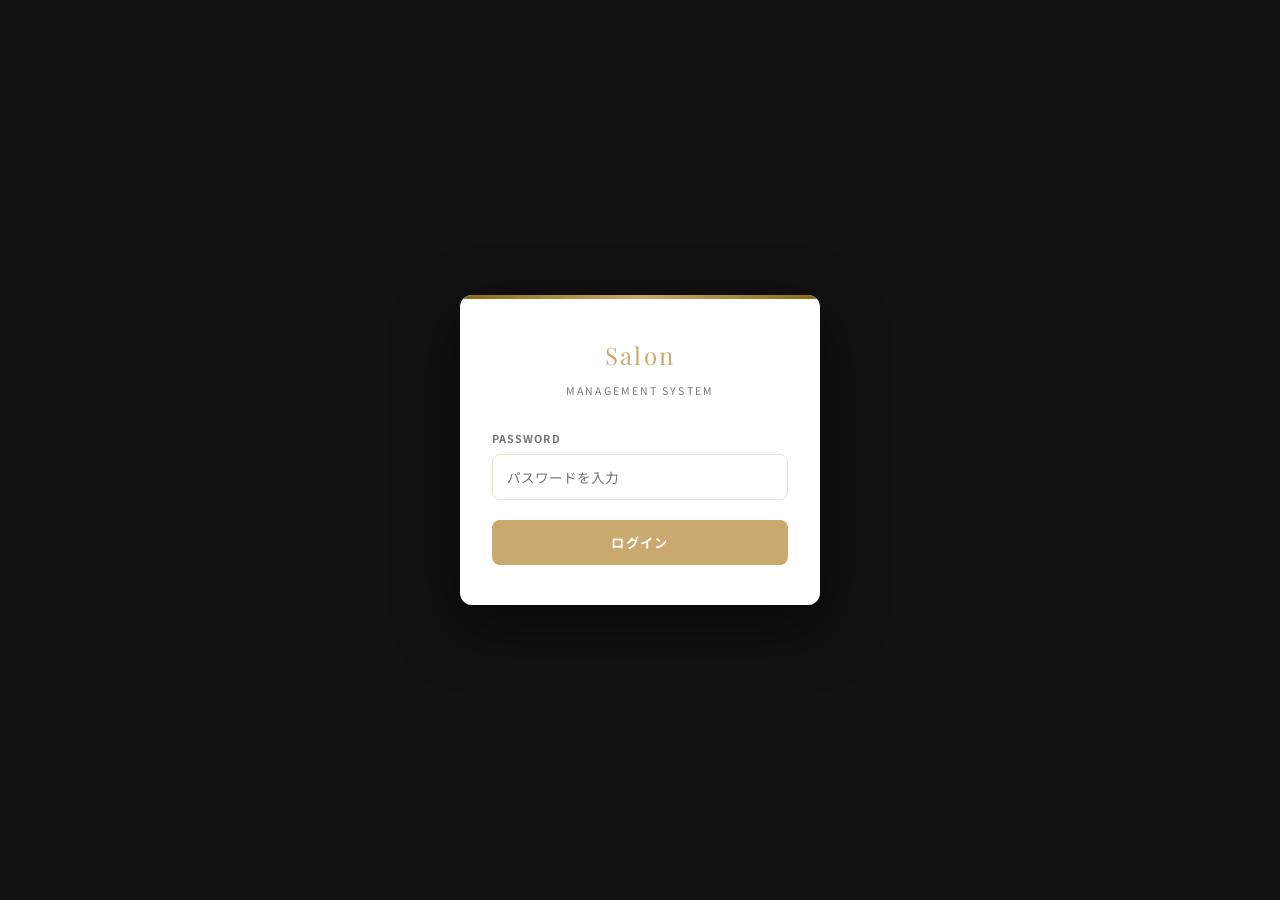
==== index.html @ eb81395c "Add files via upload" ====
<!DOCTYPE html>
<html lang="ja">
<head>
  <meta charset="UTF-8">
  <meta name="viewport" content="width=device-width, initial-scale=1.0">
  <title>管理画面 ログイン</title>
  <link rel="stylesheet" href="css/style.css">
  <script src="js/config.js"></script>
  <script src="js/auth.js"></script>
</head>
<body class="login-page">

  <div class="login-card">
    <div class="login-card-top"></div>
    <div class="login-card-body">

      <div class="login-logo">
        <span class="logo-en" id="salonName">Salon</span>
        <span class="logo-sub">Management System</span>
      </div>

      <div class="login-error" id="loginError"></div>

      <form class="login-form" id="loginForm">
        <label for="password">Password</label>
        <input type="password" id="password" placeholder="パスワードを入力" autocomplete="current-password" required>
        <button type="submit" class="btn-login" id="loginBtn">ログイン</button>
      </form>

    </div>
  </div>

  <script>
    // サロン名を反映
    document.getElementById('salonName').textContent = SALON_NAME;
    document.title = SALON_NAME + ' - 管理画面';

    // すでにログイン済みならダッシュボードへ
    if (sessionStorage.getItem('salon_api_key')) {
      window.location.href = 'dashboard.html';
    }

    document.getElementById('loginForm').addEventListener('submit', async (e) => {
      e.preventDefault();
      const password = document.getElementById('password').value;
      const btn      = document.getElementById('loginBtn');
      const errorEl  = document.getElementById('loginError');

      btn.disabled    = true;
      btn.textContent = '確認中...';
      errorEl.classList.remove('show');

      const result = await login(password);

      if (result.success) {
        window.location.href = 'dashboard.html';
      } else {
        errorEl.textContent = result.message;
        errorEl.classList.add('show');
        btn.disabled    = false;
        btn.textContent = 'ログイン';
      }
    });
  </script>
</body>
</html>
---- css/style.css ----
/* ===================================================
   style.css - サロン管理画面 共通スタイル
   カラー：白・グレー・ゴールド系
=================================================== */

@import url('https://fonts.googleapis.com/css2?family=Playfair+Display:wght@400;600;700&family=Noto+Sans+JP:wght@300;400;500;700&display=swap');

/* ─── CSS変数 ─────────────────────────────────── */
:root {
  --gold:        #C9A96E;
  --gold-dark:   #8B6914;
  --gold-light:  #F0E6D0;
  --gold-bg:     #FAF6EF;
  --sidebar-bg:  #1A1A1A;
  --sidebar-w:   240px;
  --bg:          #FAFAF8;
  --white:       #FFFFFF;
  --text:        #2C2C2C;
  --text-light:  #777777;
  --border:      #E8E0D0;
  --shadow:      0 2px 12px rgba(0,0,0,0.07);
  --shadow-md:   0 4px 24px rgba(0,0,0,0.10);
  --radius:      8px;
  --radius-lg:   12px;
}

/* ─── リセット ───────────────────────────────── */
*, *::before, *::after { box-sizing: border-box; margin: 0; padding: 0; }
html { font-size: 15px; }
body {
  font-family: 'Noto Sans JP', sans-serif;
  background: var(--bg);
  color: var(--text);
  line-height: 1.7;
  min-height: 100vh;
}
a { text-decoration: none; color: inherit; }
button { cursor: pointer; font-family: inherit; }
input, select, textarea { font-family: inherit; }

/* ─── レイアウト ─────────────────────────────── */
.layout {
  display: flex;
  min-height: 100vh;
}

/* ─── サイドバー ─────────────────────────────── */
.sidebar {
  width: var(--sidebar-w);
  background: var(--sidebar-bg);
  display: flex;
  flex-direction: column;
  position: fixed;
  top: 0; left: 0;
  height: 100vh;
  z-index: 100;
  transition: transform 0.3s;
}
.sidebar-logo {
  padding: 32px 24px 24px;
  border-bottom: 1px solid rgba(201,169,110,0.2);
}
.sidebar-logo .logo-en {
  font-family: 'Playfair Display', serif;
  font-size: 1.3rem;
  color: var(--gold);
  letter-spacing: 0.08em;
  display: block;
}
.sidebar-logo .logo-jp {
  font-size: 0.7rem;
  color: rgba(255,255,255,0.4);
  letter-spacing: 0.15em;
  margin-top: 2px;
  display: block;
}
.sidebar-logo .logo-sub {
  font-size: 0.65rem;
  color: rgba(201,169,110,0.6);
  letter-spacing: 0.1em;
  margin-top: 6px;
  display: block;
}

.sidebar-nav {
  flex: 1;
  padding: 16px 0;
}
.nav-label {
  font-size: 0.6rem;
  letter-spacing: 0.2em;
  color: rgba(255,255,255,0.25);
  padding: 16px 24px 6px;
  text-transform: uppercase;
}
.nav-item {
  display: flex;
  align-items: center;
  gap: 12px;
  padding: 11px 24px;
  color: rgba(255,255,255,0.55);
  font-size: 0.85rem;
  font-weight: 400;
  transition: all 0.2s;
  position: relative;
}
.nav-item:hover {
  color: rgba(255,255,255,0.9);
  background: rgba(255,255,255,0.05);
}
.nav-item.active {
  color: var(--gold);
  background: rgba(201,169,110,0.1);
}
.nav-item.active::before {
  content: '';
  position: absolute;
  left: 0; top: 0; bottom: 0;
  width: 3px;
  background: var(--gold);
  border-radius: 0 2px 2px 0;
}
.nav-item .nav-icon { font-size: 1rem; width: 20px; text-align: center; }

.sidebar-footer {
  padding: 16px;
  border-top: 1px solid rgba(255,255,255,0.08);
}
.btn-logout {
  width: 100%;
  padding: 10px;
  background: transparent;
  border: 1px solid rgba(255,255,255,0.15);
  border-radius: var(--radius);
  color: rgba(255,255,255,0.45);
  font-size: 0.8rem;
  letter-spacing: 0.05em;
  transition: all 0.2s;
}
.btn-logout:hover {
  border-color: rgba(201,169,110,0.5);
  color: var(--gold);
}

/* ─── メインコンテンツ ───────────────────────── */
.main-content {
  margin-left: var(--sidebar-w);
  flex: 1;
  display: flex;
  flex-direction: column;
  min-height: 100vh;
}

.page-header {
  background: var(--white);
  border-bottom: 1px solid var(--border);
  padding: 20px 32px;
  display: flex;
  align-items: center;
  justify-content: space-between;
}
.page-title {
  font-family: 'Playfair Display', serif;
  font-size: 1.4rem;
  color: var(--text);
  font-weight: 600;
}
.page-subtitle {
  font-size: 0.8rem;
  color: var(--text-light);
  margin-top: 2px;
}

.page-body {
  padding: 28px 32px;
  flex: 1;
}

/* ─── カード ─────────────────────────────────── */
.card {
  background: var(--white);
  border-radius: var(--radius-lg);
  box-shadow: var(--shadow);
  border: 1px solid var(--border);
  padding: 24px;
  margin-bottom: 24px;
}
.card-title {
  font-size: 0.8rem;
  font-weight: 700;
  letter-spacing: 0.12em;
  color: var(--text-light);
  text-transform: uppercase;
  margin-bottom: 16px;
  padding-bottom: 12px;
  border-bottom: 1px solid var(--border);
  display: flex;
  align-items: center;
  gap: 8px;
}

/* ─── 統計カード ─────────────────────────────── */
.stat-grid {
  display: grid;
  grid-template-columns: repeat(3, 1fr);
  gap: 20px;
  margin-bottom: 24px;
}
.stat-card {
  background: var(--white);
  border-radius: var(--radius-lg);
  border: 1px solid var(--border);
  padding: 22px 24px;
  display: flex;
  align-items: center;
  gap: 18px;
  box-shadow: var(--shadow);
}
.stat-icon {
  width: 48px; height: 48px;
  border-radius: 12px;
  background: var(--gold-bg);
  display: flex; align-items: center; justify-content: center;
  font-size: 1.3rem;
  flex-shrink: 0;
}
.stat-label {
  font-size: 0.72rem;
  color: var(--text-light);
  letter-spacing: 0.05em;
  margin-bottom: 4px;
}
.stat-value {
  font-family: 'Playfair Display', serif;
  font-size: 1.9rem;
  color: var(--text);
  line-height: 1;
}
.stat-unit {
  font-size: 0.8rem;
  color: var(--text-light);
  margin-left: 2px;
}

/* ─── テーブル ───────────────────────────────── */
.table-wrap { overflow-x: auto; }
table {
  width: 100%;
  border-collapse: collapse;
  font-size: 0.85rem;
}
thead tr {
  background: var(--gold-bg);
}
th {
  padding: 11px 16px;
  text-align: left;
  font-size: 0.72rem;
  font-weight: 700;
  letter-spacing: 0.1em;
  color: var(--gold-dark);
  text-transform: uppercase;
  border-bottom: 1px solid var(--border);
}
td {
  padding: 13px 16px;
  border-bottom: 1px solid #F5F0E8;
  color: var(--text);
  vertical-align: middle;
}
tbody tr:hover { background: var(--gold-bg); }
tbody tr:last-child td { border-bottom: none; }

/* ─── バッジ ─────────────────────────────────── */
.badge {
  display: inline-block;
  padding: 3px 10px;
  border-radius: 20px;
  font-size: 0.72rem;
  font-weight: 700;
  letter-spacing: 0.05em;
}
.badge-green  { background: #EAF7EE; color: #2E7D4F; }
.badge-blue   { background: #EAF0FA; color: #2155A3; }
.badge-red    { background: #FDEAEA; color: #B71C1C; }
.badge-gray   { background: #F2F2F2; color: #666666; }
.badge-gold   { background: var(--gold-light); color: var(--gold-dark); }

/* ─── ボタン ─────────────────────────────────── */
.btn {
  display: inline-flex; align-items: center; gap: 6px;
  padding: 8px 18px;
  border-radius: var(--radius);
  font-size: 0.82rem;
  font-weight: 500;
  transition: all 0.2s;
  border: none;
  letter-spacing: 0.03em;
}
.btn-gold {
  background: var(--gold);
  color: var(--white);
  box-shadow: 0 2px 8px rgba(201,169,110,0.35);
}
.btn-gold:hover { background: var(--gold-dark); box-shadow: 0 4px 12px rgba(139,105,20,0.4); }
.btn-outline {
  background: transparent;
  border: 1px solid var(--border);
  color: var(--text-light);
}
.btn-outline:hover { border-color: var(--gold); color: var(--gold); }
.btn-danger {
  background: transparent;
  border: 1px solid #FBBABA;
  color: #B71C1C;
  font-size: 0.75rem;
  padding: 5px 12px;
}
.btn-danger:hover { background: #FDEAEA; }
.btn-sm { padding: 5px 12px; font-size: 0.78rem; }

/* ─── 月ナビゲーション ───────────────────────── */
.month-nav {
  display: flex; align-items: center; gap: 16px;
  background: var(--white);
  border: 1px solid var(--border);
  border-radius: var(--radius-lg);
  padding: 10px 20px;
  display: inline-flex;
  margin-bottom: 20px;
}
.month-nav button {
  background: none; border: none;
  color: var(--gold); font-size: 1.1rem;
  padding: 4px 8px;
  border-radius: 4px;
  transition: background 0.2s;
}
.month-nav button:hover { background: var(--gold-bg); }
.month-nav .month-label {
  font-family: 'Playfair Display', serif;
  font-size: 1.05rem;
  color: var(--text);
  min-width: 120px;
  text-align: center;
}

/* ─── 検索ボックス ───────────────────────────── */
.search-box {
  position: relative;
  margin-bottom: 20px;
  max-width: 320px;
}
.search-box input {
  width: 100%;
  padding: 10px 16px 10px 38px;
  border: 1px solid var(--border);
  border-radius: var(--radius);
  background: var(--white);
  font-size: 0.85rem;
  color: var(--text);
  outline: none;
  transition: border-color 0.2s;
}
.search-box input:focus { border-color: var(--gold); }
.search-box .search-icon {
  position: absolute;
  left: 12px; top: 50%;
  transform: translateY(-50%);
  color: var(--text-light);
  font-size: 0.9rem;
}

/* ─── ローディング ───────────────────────────── */
.loading {
  display: flex; align-items: center; justify-content: center;
  padding: 48px; gap: 12px; color: var(--text-light);
}
.spinner {
  width: 22px; height: 22px;
  border: 2px solid var(--border);
  border-top-color: var(--gold);
  border-radius: 50%;
  animation: spin 0.7s linear infinite;
}
@keyframes spin { to { transform: rotate(360deg); } }

/* ─── 空データ ───────────────────────────────── */
.empty-state {
  text-align: center;
  padding: 48px 24px;
  color: var(--text-light);
}
.empty-state .empty-icon { font-size: 2.5rem; margin-bottom: 12px; }
.empty-state p { font-size: 0.85rem; }

/* ─── ログイン画面 ───────────────────────────── */
.login-page {
  min-height: 100vh;
  background: #111111;
  display: flex; align-items: center; justify-content: center;
  padding: 24px;
}
.login-card {
  background: var(--white);
  border-radius: var(--radius-lg);
  width: 100%; max-width: 360px;
  overflow: hidden;
  box-shadow: 0 20px 60px rgba(0,0,0,0.5);
}
.login-card-top {
  height: 4px;
  background: linear-gradient(90deg, var(--gold-dark), var(--gold), var(--gold-dark));
}
.login-card-body { padding: 36px 32px 40px; }
.login-logo {
  text-align: center;
  margin-bottom: 28px;
}
.login-logo .logo-en {
  font-family: 'Playfair Display', serif;
  font-size: 1.6rem;
  color: var(--gold);
  letter-spacing: 0.1em;
  display: block;
}
.login-logo .logo-sub {
  font-size: 0.7rem;
  color: var(--text-light);
  letter-spacing: 0.2em;
  margin-top: 4px;
  text-transform: uppercase;
}
.login-form label {
  display: block;
  font-size: 0.72rem;
  font-weight: 700;
  letter-spacing: 0.1em;
  color: var(--text-light);
  margin-bottom: 6px;
  text-transform: uppercase;
}
.login-form input[type="password"] {
  width: 100%;
  padding: 12px 14px;
  border: 1px solid var(--border);
  border-radius: var(--radius);
  font-size: 0.9rem;
  outline: none;
  transition: border-color 0.2s, box-shadow 0.2s;
  margin-bottom: 20px;
}
.login-form input[type="password"]:focus {
  border-color: var(--gold);
  box-shadow: 0 0 0 3px rgba(201,169,110,0.15);
}
.login-form .btn-login {
  width: 100%;
  padding: 13px;
  background: var(--gold);
  color: var(--white);
  border: none;
  border-radius: var(--radius);
  font-size: 0.88rem;
  font-weight: 700;
  letter-spacing: 0.1em;
  cursor: pointer;
  transition: background 0.2s, box-shadow 0.2s;
}
.login-form .btn-login:hover {
  background: var(--gold-dark);
  box-shadow: 0 4px 16px rgba(139,105,20,0.4);
}
.login-form .btn-login:disabled {
  background: #ccc; cursor: not-allowed;
}
.login-error {
  background: #FDEAEA;
  color: #B71C1C;
  border-radius: var(--radius);
  padding: 10px 14px;
  font-size: 0.8rem;
  margin-bottom: 16px;
  display: none;
}
.login-error.show { display: block; }

/* ─── ヘッダーバー内アイテム ────────────────── */
.header-right { display: flex; align-items: center; gap: 12px; }
.header-date { font-size: 0.8rem; color: var(--text-light); }

/* ─── レスポンシブ ───────────────────────────── */
@media (max-width: 768px) {
  .sidebar { transform: translateX(-100%); }
  .sidebar.open { transform: translateX(0); }
  .main-content { margin-left: 0; }
  .stat-grid { grid-template-columns: 1fr; }
  .page-body { padding: 16px; }
  .page-header { padding: 16px; }
}
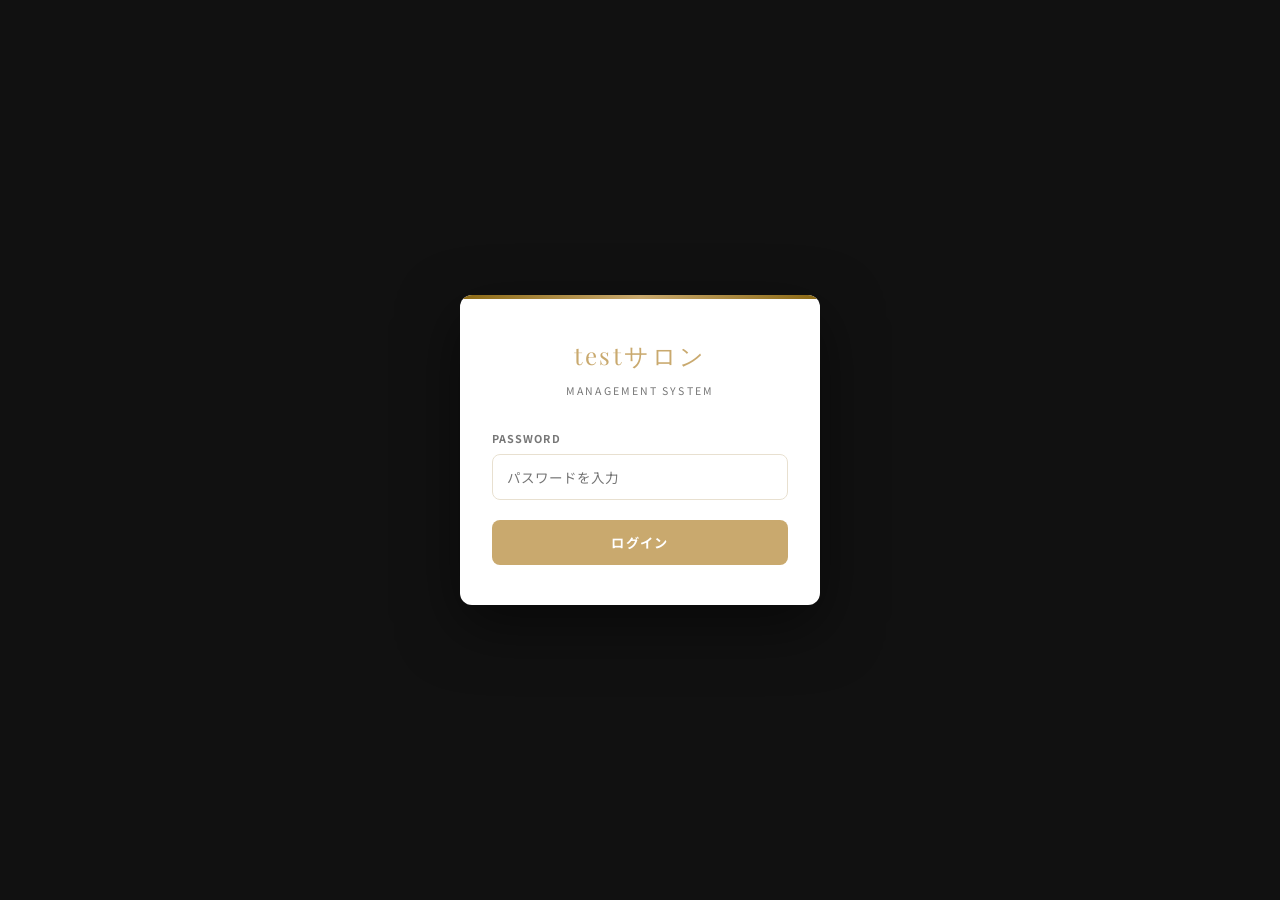
==== commit 3edef47f: "Add salon app icon, favicon, and PWA manifest - Add favicon.ico (16/32/48px multi-size) - Add icon-1" ====
--- a/index.html
+++ b/index.html
@@ -2,6 +2,10 @@
 <html lang="ja">
 <head>
   <meta charset="UTF-8">
+  <link rel="icon" href="favicon.ico">
+  <link rel="apple-touch-icon" href="icon-192.png">
+  <link rel="manifest" href="manifest.json">
+  <meta name="theme-color" content="#B85042">
   <meta name="viewport" content="width=device-width, initial-scale=1.0">
   <title>管理画面 ログイン</title>
   <link rel="stylesheet" href="css/style.css">
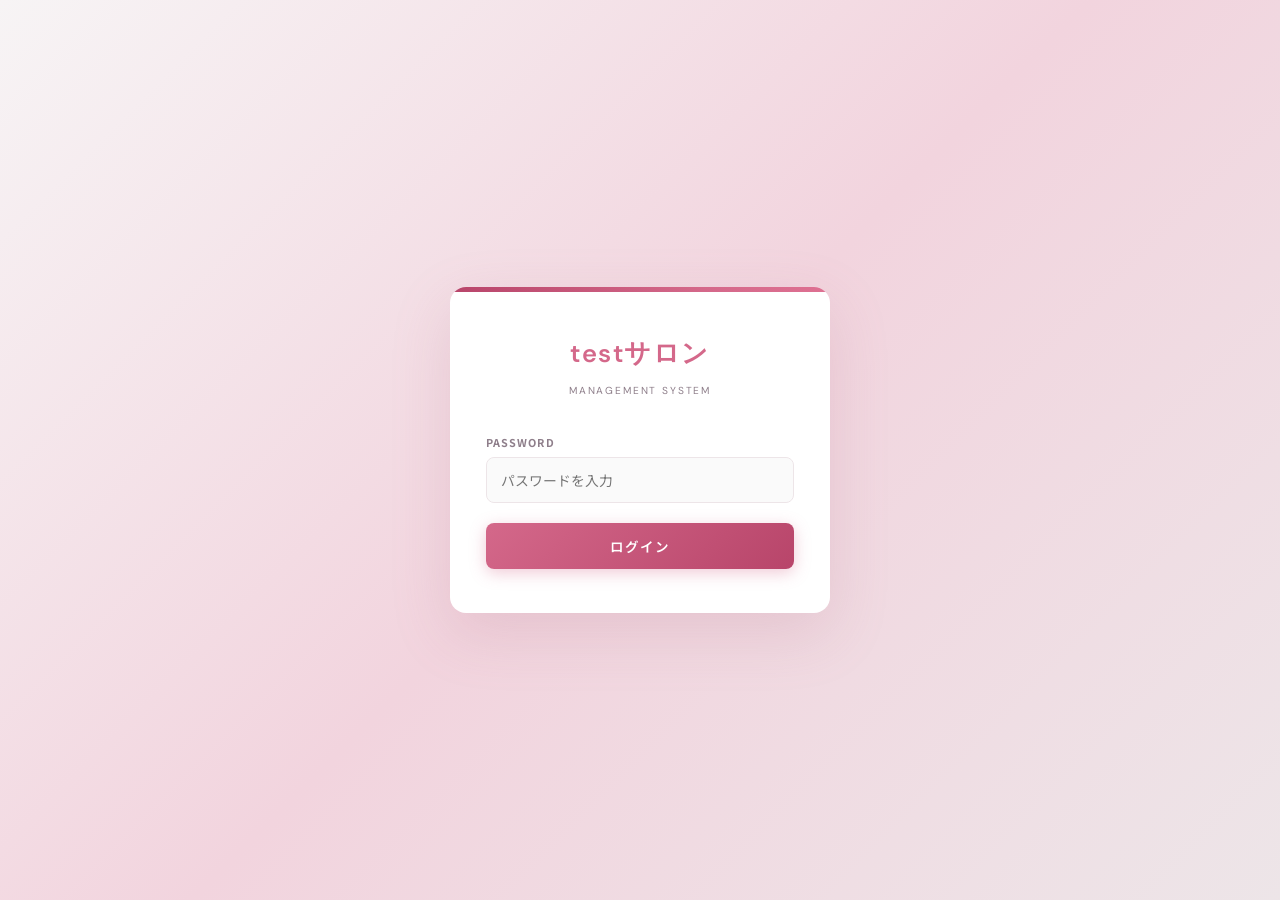
==== commit e1069e1d: "デザインリニューアル: Feminine Precision（大手脱毛サロン風） - css/style.css: ローズピンク配色（#D4688A）、白サイドバー＋ピンクグラデーションロゴ、DM S" ====
--- a/index.html
+++ b/index.html
@@ -5,7 +5,7 @@
   <link rel="icon" href="favicon.ico">
   <link rel="apple-touch-icon" href="icon-192.png">
   <link rel="manifest" href="manifest.json">
-  <meta name="theme-color" content="#B85042">
+  <meta name="theme-color" content="#D4688A">
   <meta name="viewport" content="width=device-width, initial-scale=1.0">
   <title>管理画面 ログイン</title>
   <link rel="stylesheet" href="css/style.css">
--- a/css/style.css
+++ b/css/style.css
@@ -1,27 +1,54 @@
 /* ===================================================
    style.css - サロン管理画面 共通スタイル
-   カラー：白・グレー・ゴールド系
+   デザインコンセプト: Feminine Precision
+   大手脱毛サロン（ミュゼ・キレイモ）風プロフェッショナルUI
 =================================================== */
 
-@import url('https://fonts.googleapis.com/css2?family=Playfair+Display:wght@400;600;700&family=Noto+Sans+JP:wght@300;400;500;700&display=swap');
+@import url('https://fonts.googleapis.com/css2?family=DM+Sans:opsz,wght@9..40,400;9..40,500;9..40,600&family=Noto+Sans+JP:wght@400;500;700&display=swap');
 
 /* ─── CSS変数 ─────────────────────────────────── */
 :root {
-  --gold:        #C9A96E;
-  --gold-dark:   #8B6914;
-  --gold-light:  #F0E6D0;
-  --gold-bg:     #FAF6EF;
-  --sidebar-bg:  #1A1A1A;
-  --sidebar-w:   240px;
-  --bg:          #FAFAF8;
-  --white:       #FFFFFF;
-  --text:        #2C2C2C;
-  --text-light:  #777777;
-  --border:      #E8E0D0;
-  --shadow:      0 2px 12px rgba(0,0,0,0.07);
-  --shadow-md:   0 4px 24px rgba(0,0,0,0.10);
-  --radius:      8px;
-  --radius-lg:   12px;
+  /* アクセントカラー（ローズピンク） */
+  --primary:        #D4688A;
+  --primary-dark:   #B8456A;
+  --primary-light:  #F2D4DE;
+  --primary-bg:     #FDF6F8;
+
+  /* 後方互換（--goldを参照しているJSがある場合の保険） */
+  --gold:           #D4688A;
+  --gold-dark:      #B8456A;
+  --gold-light:     #F2D4DE;
+  --gold-bg:        #FDF6F8;
+
+  /* サイドバー */
+  --sidebar-bg:     #FFFFFF;
+  --sidebar-w:      240px;
+
+  /* 背景・サーフェス */
+  --bg:             #F7F4F5;
+  --white:          #FFFFFF;
+
+  /* テキスト */
+  --text:           #2D2230;
+  --text-light:     #8E7E8A;
+  --text-sidebar:   #4A3F47;
+
+  /* ボーダー */
+  --border:         #EDE5E8;
+
+  /* シャドウ */
+  --shadow:         0 1px 4px rgba(180,120,140,0.10);
+  --shadow-md:      0 4px 16px rgba(180,120,140,0.16);
+
+  /* 角丸 */
+  --radius:         8px;
+  --radius-lg:      16px;
+
+  /* ステータスカラー */
+  --success:        #4CAF8C;
+  --warning:        #F0A04B;
+  --danger:         #E05C6A;
+  --info:           #6AAED4;
 }
 
 /* ─── リセット ───────────────────────────────── */
@@ -44,10 +71,11 @@
   min-height: 100vh;
 }
 
-/* ─── サイドバー ─────────────────────────────── */
+/* ─── サイドバー（白サイドバー） ────────────── */
 .sidebar {
   width: var(--sidebar-w);
   background: var(--sidebar-bg);
+  border-right: 1px solid var(--border);
   display: flex;
   flex-direction: column;
   position: fixed;
@@ -55,91 +83,117 @@
   height: 100vh;
   z-index: 100;
   transition: transform 0.3s;
-}
+  box-shadow: 2px 0 12px rgba(180,120,140,0.08);
+}
+
+/* ロゴエリア：ピンクグラデーション */
 .sidebar-logo {
-  padding: 32px 24px 24px;
-  border-bottom: 1px solid rgba(201,169,110,0.2);
+  padding: 24px 20px;
+  background: linear-gradient(135deg, #D4688A 0%, #B8456A 100%);
+  position: relative;
+  overflow: hidden;
+}
+.sidebar-logo::after {
+  content: '';
+  position: absolute;
+  top: -20px; right: -20px;
+  width: 80px; height: 80px;
+  border-radius: 50%;
+  background: rgba(255,255,255,0.08);
 }
 .sidebar-logo .logo-en {
-  font-family: 'Playfair Display', serif;
-  font-size: 1.3rem;
-  color: var(--gold);
-  letter-spacing: 0.08em;
+  font-family: 'DM Sans', sans-serif;
+  font-size: 1.25rem;
+  font-weight: 600;
+  color: #FFFFFF;
+  letter-spacing: 0.06em;
   display: block;
 }
 .sidebar-logo .logo-jp {
-  font-size: 0.7rem;
-  color: rgba(255,255,255,0.4);
-  letter-spacing: 0.15em;
-  margin-top: 2px;
+  font-size: 0.68rem;
+  color: rgba(255,255,255,0.75);
+  letter-spacing: 0.12em;
+  margin-top: 3px;
   display: block;
 }
 .sidebar-logo .logo-sub {
-  font-size: 0.65rem;
-  color: rgba(201,169,110,0.6);
+  font-size: 0.62rem;
+  color: rgba(255,255,255,0.55);
   letter-spacing: 0.1em;
-  margin-top: 6px;
+  margin-top: 5px;
   display: block;
-}
-
+  font-family: 'DM Sans', sans-serif;
+}
+
+/* ナビゲーション */
 .sidebar-nav {
   flex: 1;
-  padding: 16px 0;
+  padding: 16px 12px;
+  overflow-y: auto;
 }
 .nav-label {
-  font-size: 0.6rem;
-  letter-spacing: 0.2em;
-  color: rgba(255,255,255,0.25);
-  padding: 16px 24px 6px;
+  font-size: 0.58rem;
+  letter-spacing: 0.18em;
+  color: var(--text-light);
+  padding: 14px 12px 6px;
   text-transform: uppercase;
+  font-weight: 700;
 }
 .nav-item {
   display: flex;
   align-items: center;
-  gap: 12px;
-  padding: 11px 24px;
-  color: rgba(255,255,255,0.55);
+  gap: 10px;
+  padding: 10px 14px;
+  color: var(--text-sidebar);
   font-size: 0.85rem;
   font-weight: 400;
-  transition: all 0.2s;
+  border-radius: var(--radius);
+  transition: all 0.18s;
   position: relative;
+  margin-bottom: 2px;
 }
 .nav-item:hover {
-  color: rgba(255,255,255,0.9);
-  background: rgba(255,255,255,0.05);
+  color: var(--primary);
+  background: var(--primary-bg);
 }
 .nav-item.active {
-  color: var(--gold);
-  background: rgba(201,169,110,0.1);
-}
-.nav-item.active::before {
-  content: '';
-  position: absolute;
-  left: 0; top: 0; bottom: 0;
-  width: 3px;
-  background: var(--gold);
-  border-radius: 0 2px 2px 0;
-}
-.nav-item .nav-icon { font-size: 1rem; width: 20px; text-align: center; }
-
+  color: var(--primary);
+  background: var(--primary-bg);
+  font-weight: 500;
+  border-left: 3px solid var(--primary);
+  padding-left: 11px;
+}
+.nav-item .nav-icon {
+  font-size: 1rem;
+  width: 20px;
+  text-align: center;
+  color: var(--text-light);
+}
+.nav-item.active .nav-icon,
+.nav-item:hover .nav-icon {
+  color: var(--primary);
+}
+
+/* サイドバーフッター */
 .sidebar-footer {
-  padding: 16px;
-  border-top: 1px solid rgba(255,255,255,0.08);
+  padding: 14px 12px;
+  border-top: 1px solid var(--border);
 }
 .btn-logout {
   width: 100%;
   padding: 10px;
   background: transparent;
-  border: 1px solid rgba(255,255,255,0.15);
-  border-radius: var(--radius);
-  color: rgba(255,255,255,0.45);
+  border: 1.5px solid var(--border);
+  border-radius: var(--radius);
+  color: var(--text-light);
   font-size: 0.8rem;
-  letter-spacing: 0.05em;
+  letter-spacing: 0.04em;
   transition: all 0.2s;
 }
 .btn-logout:hover {
-  border-color: rgba(201,169,110,0.5);
-  color: var(--gold);
+  border-color: var(--primary);
+  color: var(--primary);
+  background: var(--primary-bg);
 }
 
 /* ─── メインコンテンツ ───────────────────────── */
@@ -151,6 +205,7 @@
   min-height: 100vh;
 }
 
+/* ページヘッダー */
 .page-header {
   background: var(--white);
   border-bottom: 1px solid var(--border);
@@ -158,12 +213,14 @@
   display: flex;
   align-items: center;
   justify-content: space-between;
+  box-shadow: 0 1px 4px rgba(180,120,140,0.06);
 }
 .page-title {
-  font-family: 'Playfair Display', serif;
+  font-family: 'DM Sans', sans-serif;
   font-size: 1.4rem;
+  font-weight: 600;
   color: var(--text);
-  font-weight: 600;
+  letter-spacing: 0.01em;
 }
 .page-subtitle {
   font-size: 0.8rem;
@@ -186,9 +243,9 @@
   margin-bottom: 24px;
 }
 .card-title {
-  font-size: 0.8rem;
+  font-size: 0.78rem;
   font-weight: 700;
-  letter-spacing: 0.12em;
+  letter-spacing: 0.10em;
   color: var(--text-light);
   text-transform: uppercase;
   margin-bottom: 16px;
@@ -206,69 +263,93 @@
   gap: 20px;
   margin-bottom: 24px;
 }
+.stat-grid-4 {
+  grid-template-columns: repeat(4, 1fr);
+}
 .stat-card {
   background: var(--white);
   border-radius: var(--radius-lg);
   border: 1px solid var(--border);
-  padding: 22px 24px;
+  border-top: 3px solid var(--primary);
+  padding: 20px 24px;
   display: flex;
   align-items: center;
   gap: 18px;
   box-shadow: var(--shadow);
-}
+  transition: box-shadow 0.2s, transform 0.2s;
+}
+.stat-card:hover {
+  box-shadow: var(--shadow-md);
+  transform: translateY(-1px);
+}
+/* 統計カードのアクセントカラーバリエーション */
+.stat-card:nth-child(2) { border-top-color: var(--info); }
+.stat-card:nth-child(3) { border-top-color: var(--success); }
+.stat-card:nth-child(4) { border-top-color: var(--warning); }
+
 .stat-icon {
   width: 48px; height: 48px;
-  border-radius: 12px;
-  background: var(--gold-bg);
+  border-radius: 50%;
+  background: var(--primary-bg);
   display: flex; align-items: center; justify-content: center;
-  font-size: 1.3rem;
+  font-size: 1.2rem;
   flex-shrink: 0;
+  color: var(--primary);
 }
 .stat-label {
   font-size: 0.72rem;
   color: var(--text-light);
-  letter-spacing: 0.05em;
-  margin-bottom: 4px;
+  letter-spacing: 0.04em;
+  margin-bottom: 5px;
+  font-weight: 500;
 }
 .stat-value {
-  font-family: 'Playfair Display', serif;
-  font-size: 1.9rem;
+  font-family: 'DM Sans', sans-serif;
+  font-size: 2rem;
+  font-weight: 600;
   color: var(--text);
   line-height: 1;
+  letter-spacing: -0.01em;
 }
 .stat-unit {
-  font-size: 0.8rem;
+  font-size: 0.82rem;
   color: var(--text-light);
   margin-left: 2px;
+  font-family: 'Noto Sans JP', sans-serif;
 }
 
 /* ─── テーブル ───────────────────────────────── */
-.table-wrap { overflow-x: auto; }
+.table-wrap {
+  overflow-x: auto;
+  border-radius: var(--radius-lg);
+  border: 1px solid var(--border);
+  overflow: hidden;
+}
 table {
   width: 100%;
   border-collapse: collapse;
   font-size: 0.85rem;
 }
 thead tr {
-  background: var(--gold-bg);
+  background: var(--primary-bg);
 }
 th {
-  padding: 11px 16px;
+  padding: 12px 16px;
   text-align: left;
   font-size: 0.72rem;
   font-weight: 700;
-  letter-spacing: 0.1em;
-  color: var(--gold-dark);
-  text-transform: uppercase;
+  letter-spacing: 0.08em;
+  color: var(--primary-dark);
   border-bottom: 1px solid var(--border);
+  white-space: nowrap;
 }
 td {
   padding: 13px 16px;
-  border-bottom: 1px solid #F5F0E8;
+  border-bottom: 1px solid #F5F0F3;
   color: var(--text);
   vertical-align: middle;
 }
-tbody tr:hover { background: var(--gold-bg); }
+tbody tr:hover { background: var(--primary-bg); }
 tbody tr:last-child td { border-bottom: none; }
 
 /* ─── バッジ ─────────────────────────────────── */
@@ -278,68 +359,102 @@
   border-radius: 20px;
   font-size: 0.72rem;
   font-weight: 700;
-  letter-spacing: 0.05em;
-}
-.badge-green  { background: #EAF7EE; color: #2E7D4F; }
-.badge-blue   { background: #EAF0FA; color: #2155A3; }
-.badge-red    { background: #FDEAEA; color: #B71C1C; }
-.badge-gray   { background: #F2F2F2; color: #666666; }
-.badge-gold   { background: var(--gold-light); color: var(--gold-dark); }
+  letter-spacing: 0.04em;
+}
+.badge-green  { background: #E8F7F1; color: var(--success); }
+.badge-blue   { background: #E4F0FA; color: var(--info); }
+.badge-red    { background: #FDECEA; color: var(--danger); }
+.badge-gray   { background: #F3F0F2; color: #7A6F77; }
+.badge-gold   { background: var(--primary-light); color: var(--primary-dark); }
 
 /* ─── ボタン ─────────────────────────────────── */
 .btn {
   display: inline-flex; align-items: center; gap: 6px;
-  padding: 8px 18px;
-  border-radius: var(--radius);
-  font-size: 0.82rem;
+  padding: 9px 20px;
+  border-radius: var(--radius);
+  font-size: 0.83rem;
   font-weight: 500;
   transition: all 0.2s;
   border: none;
-  letter-spacing: 0.03em;
-}
-.btn-gold {
-  background: var(--gold);
-  color: var(--white);
-  box-shadow: 0 2px 8px rgba(201,169,110,0.35);
-}
-.btn-gold:hover { background: var(--gold-dark); box-shadow: 0 4px 12px rgba(139,105,20,0.4); }
+  letter-spacing: 0.02em;
+  cursor: pointer;
+}
+/* プライマリ（旧btn-gold） */
+.btn-gold,
+.btn-primary {
+  background: var(--primary);
+  color: #FFFFFF;
+  box-shadow: 0 2px 8px rgba(212,104,138,0.30);
+}
+.btn-gold:hover,
+.btn-primary:hover {
+  background: var(--primary-dark);
+  box-shadow: 0 4px 12px rgba(184,69,106,0.35);
+  transform: translateY(-1px);
+}
 .btn-outline {
   background: transparent;
-  border: 1px solid var(--border);
-  color: var(--text-light);
-}
-.btn-outline:hover { border-color: var(--gold); color: var(--gold); }
+  border: 1.5px solid var(--border);
+  color: var(--text-light);
+}
+.btn-outline:hover {
+  border-color: var(--primary);
+  color: var(--primary);
+  background: var(--primary-bg);
+}
 .btn-danger {
   background: transparent;
-  border: 1px solid #FBBABA;
-  color: #B71C1C;
-  font-size: 0.75rem;
+  border: 1.5px solid #F5C0C5;
+  color: var(--danger);
+  font-size: 0.76rem;
   padding: 5px 12px;
-}
-.btn-danger:hover { background: #FDEAEA; }
+  border-radius: var(--radius);
+}
+.btn-danger:hover {
+  background: #FDECEA;
+  border-color: var(--danger);
+}
 .btn-sm { padding: 5px 12px; font-size: 0.78rem; }
+.btn-complete {
+  background: var(--primary);
+  color: #FFFFFF;
+  padding: 9px 20px;
+  font-size: 0.88rem;
+  font-weight: 600;
+  box-shadow: 0 3px 10px rgba(212,104,138,0.35);
+  letter-spacing: 0.03em;
+  border-radius: var(--radius);
+}
+.btn-complete:hover {
+  background: var(--primary-dark);
+  box-shadow: 0 5px 14px rgba(184,69,106,0.40);
+  transform: translateY(-1px);
+}
 
 /* ─── 月ナビゲーション ───────────────────────── */
 .month-nav {
-  display: flex; align-items: center; gap: 16px;
+  display: inline-flex;
+  align-items: center;
+  gap: 16px;
   background: var(--white);
   border: 1px solid var(--border);
   border-radius: var(--radius-lg);
   padding: 10px 20px;
-  display: inline-flex;
   margin-bottom: 20px;
+  box-shadow: var(--shadow);
 }
 .month-nav button {
   background: none; border: none;
-  color: var(--gold); font-size: 1.1rem;
+  color: var(--primary); font-size: 1.1rem;
   padding: 4px 8px;
-  border-radius: 4px;
+  border-radius: 6px;
   transition: background 0.2s;
 }
-.month-nav button:hover { background: var(--gold-bg); }
+.month-nav button:hover { background: var(--primary-bg); }
 .month-nav .month-label {
-  font-family: 'Playfair Display', serif;
+  font-family: 'DM Sans', sans-serif;
   font-size: 1.05rem;
+  font-weight: 500;
   color: var(--text);
   min-width: 120px;
   text-align: center;
@@ -354,15 +469,18 @@
 .search-box input {
   width: 100%;
   padding: 10px 16px 10px 38px;
-  border: 1px solid var(--border);
+  border: 1.5px solid var(--border);
   border-radius: var(--radius);
   background: var(--white);
   font-size: 0.85rem;
   color: var(--text);
   outline: none;
-  transition: border-color 0.2s;
-}
-.search-box input:focus { border-color: var(--gold); }
+  transition: border-color 0.2s, box-shadow 0.2s;
+}
+.search-box input:focus {
+  border-color: var(--primary);
+  box-shadow: 0 0 0 3px rgba(212,104,138,0.12);
+}
 .search-box .search-icon {
   position: absolute;
   left: 12px; top: 50%;
@@ -371,6 +489,22 @@
   font-size: 0.9rem;
 }
 
+/* ─── フォーム入力 ───────────────────────────── */
+input, select, textarea {
+  border: 1.5px solid var(--border);
+  border-radius: var(--radius);
+  padding: 9px 12px;
+  background: var(--white);
+  color: var(--text);
+  font-size: 0.88rem;
+  outline: none;
+  transition: border-color 0.2s, box-shadow 0.2s;
+}
+input:focus, select:focus, textarea:focus {
+  border-color: var(--primary);
+  box-shadow: 0 0 0 3px rgba(212,104,138,0.12);
+}
+
 /* ─── ローディング ───────────────────────────── */
 .loading {
   display: flex; align-items: center; justify-content: center;
@@ -378,8 +512,8 @@
 }
 .spinner {
   width: 22px; height: 22px;
-  border: 2px solid var(--border);
-  border-top-color: var(--gold);
+  border: 2px solid var(--primary-light);
+  border-top-color: var(--primary);
   border-radius: 50%;
   animation: spin 0.7s linear infinite;
 }
@@ -397,45 +531,53 @@
 /* ─── ログイン画面 ───────────────────────────── */
 .login-page {
   min-height: 100vh;
-  background: #111111;
+  background: linear-gradient(135deg, #F7F4F5 0%, #F2D4DE 50%, #EDE5E8 100%);
   display: flex; align-items: center; justify-content: center;
   padding: 24px;
 }
 .login-card {
   background: var(--white);
   border-radius: var(--radius-lg);
-  width: 100%; max-width: 360px;
+  width: 100%; max-width: 380px;
   overflow: hidden;
-  box-shadow: 0 20px 60px rgba(0,0,0,0.5);
+  box-shadow: 0 20px 60px rgba(180,120,140,0.20);
 }
 .login-card-top {
-  height: 4px;
-  background: linear-gradient(90deg, var(--gold-dark), var(--gold), var(--gold-dark));
-}
-.login-card-body { padding: 36px 32px 40px; }
+  height: 5px;
+  background: linear-gradient(90deg, var(--primary-dark), var(--primary), #E8799A, var(--primary));
+  background-size: 200% 100%;
+  animation: shimmer 3s linear infinite;
+}
+@keyframes shimmer {
+  0% { background-position: -200% 0; }
+  100% { background-position: 200% 0; }
+}
+.login-card-body { padding: 40px 36px 44px; }
 .login-logo {
   text-align: center;
-  margin-bottom: 28px;
+  margin-bottom: 32px;
 }
 .login-logo .logo-en {
-  font-family: 'Playfair Display', serif;
-  font-size: 1.6rem;
-  color: var(--gold);
-  letter-spacing: 0.1em;
+  font-family: 'DM Sans', sans-serif;
+  font-size: 1.7rem;
+  font-weight: 600;
+  color: var(--primary);
+  letter-spacing: 0.06em;
   display: block;
 }
 .login-logo .logo-sub {
-  font-size: 0.7rem;
-  color: var(--text-light);
-  letter-spacing: 0.2em;
-  margin-top: 4px;
+  font-size: 0.68rem;
+  color: var(--text-light);
+  letter-spacing: 0.18em;
+  margin-top: 5px;
   text-transform: uppercase;
+  font-family: 'DM Sans', sans-serif;
 }
 .login-form label {
   display: block;
   font-size: 0.72rem;
   font-weight: 700;
-  letter-spacing: 0.1em;
+  letter-spacing: 0.10em;
   color: var(--text-light);
   margin-bottom: 6px;
   text-transform: uppercase;
@@ -443,45 +585,50 @@
 .login-form input[type="password"] {
   width: 100%;
   padding: 12px 14px;
-  border: 1px solid var(--border);
-  border-radius: var(--radius);
-  font-size: 0.9rem;
+  border: 1.5px solid var(--border);
+  border-radius: var(--radius);
+  font-size: 0.92rem;
   outline: none;
   transition: border-color 0.2s, box-shadow 0.2s;
   margin-bottom: 20px;
+  background: #FAFAFA;
 }
 .login-form input[type="password"]:focus {
-  border-color: var(--gold);
-  box-shadow: 0 0 0 3px rgba(201,169,110,0.15);
+  border-color: var(--primary);
+  box-shadow: 0 0 0 3px rgba(212,104,138,0.12);
+  background: var(--white);
 }
 .login-form .btn-login {
   width: 100%;
   padding: 13px;
-  background: var(--gold);
-  color: var(--white);
+  background: linear-gradient(135deg, var(--primary) 0%, var(--primary-dark) 100%);
+  color: #FFFFFF;
   border: none;
   border-radius: var(--radius);
-  font-size: 0.88rem;
-  font-weight: 700;
-  letter-spacing: 0.1em;
+  font-size: 0.9rem;
+  font-weight: 600;
+  letter-spacing: 0.08em;
   cursor: pointer;
-  transition: background 0.2s, box-shadow 0.2s;
+  transition: all 0.2s;
+  box-shadow: 0 4px 16px rgba(212,104,138,0.35);
 }
 .login-form .btn-login:hover {
-  background: var(--gold-dark);
-  box-shadow: 0 4px 16px rgba(139,105,20,0.4);
+  box-shadow: 0 6px 20px rgba(184,69,106,0.40);
+  transform: translateY(-1px);
 }
 .login-form .btn-login:disabled {
-  background: #ccc; cursor: not-allowed;
+  background: #E0D5D8; cursor: not-allowed;
+  box-shadow: none; transform: none;
 }
 .login-error {
-  background: #FDEAEA;
-  color: #B71C1C;
+  background: #FDECEA;
+  color: var(--danger);
   border-radius: var(--radius);
   padding: 10px 14px;
   font-size: 0.8rem;
   margin-bottom: 16px;
   display: none;
+  border-left: 3px solid var(--danger);
 }
 .login-error.show { display: block; }
 
@@ -489,12 +636,148 @@
 .header-right { display: flex; align-items: center; gap: 12px; }
 .header-date { font-size: 0.8rem; color: var(--text-light); }
 
+/* ─── 画面下部タブバー（スマホ専用） ─────────── */
+.mobile-tab-bar {
+  display: none;
+  position: fixed;
+  bottom: 0; left: 0; right: 0;
+  height: calc(60px + env(safe-area-inset-bottom));
+  background: var(--white);
+  border-top: 1px solid var(--border);
+  z-index: 200;
+  box-shadow: 0 -2px 12px rgba(180,120,140,0.12);
+  padding-bottom: env(safe-area-inset-bottom);
+}
+.mobile-tab-bar-inner {
+  display: flex;
+  height: 100%;
+}
+.mobile-tab-item {
+  flex: 1;
+  display: flex;
+  flex-direction: column;
+  align-items: center;
+  justify-content: center;
+  gap: 3px;
+  color: var(--text-light);
+  text-decoration: none;
+  font-size: 0.62rem;
+  letter-spacing: 0.04em;
+  padding: 6px 4px;
+  transition: color 0.2s;
+  -webkit-tap-highlight-color: transparent;
+}
+.mobile-tab-item:hover { color: var(--primary); }
+.mobile-tab-item.active { color: var(--primary); }
+.mobile-tab-icon { font-size: 1.3rem; line-height: 1; }
+
+/* ─── 設定タブ ───────────────────────────────── */
+.settings-tabs {
+  display: flex;
+  gap: 4px;
+  margin-bottom: 28px;
+  background: var(--bg);
+  padding: 4px;
+  border-radius: 12px;
+  overflow-x: auto;
+  flex-wrap: nowrap;
+  border: 1px solid var(--border);
+}
+.settings-tab {
+  flex: 1;
+  padding: 10px 16px;
+  cursor: pointer;
+  border: none;
+  background: transparent;
+  color: var(--text-light);
+  font-size: 0.88rem;
+  font-weight: 500;
+  white-space: nowrap;
+  border-radius: 8px;
+  transition: background 0.2s, color 0.2s;
+  letter-spacing: 0.02em;
+}
+.settings-tab:hover {
+  background: var(--white);
+  color: var(--text);
+}
+.settings-tab.active {
+  background: var(--white);
+  color: var(--primary);
+  font-weight: 700;
+  box-shadow: 0 1px 4px rgba(180,120,140,0.12);
+}
+@media (max-width: 480px) {
+  .settings-tab { padding: 9px 10px; font-size: 0.78rem; }
+}
+
+/* ─── モーダルオーバーレイ ───────────────────── */
+.modal-overlay {
+  position: fixed; inset: 0;
+  background: rgba(45,34,48,0.45);
+  z-index: 999;
+  display: none;
+  align-items: center;
+  justify-content: center;
+  padding: 16px;
+}
+.modal-overlay.show { display: flex; }
+.modal-box {
+  background: var(--white);
+  border-radius: var(--radius-lg);
+  box-shadow: 0 8px 40px rgba(180,120,140,0.20);
+  width: 100%;
+  max-width: 560px;
+  max-height: 90vh;
+  overflow-y: auto;
+}
+.modal-header {
+  padding: 20px 24px 16px;
+  border-bottom: 1px solid var(--border);
+  display: flex;
+  align-items: center;
+  justify-content: space-between;
+}
+.modal-title {
+  font-family: 'DM Sans', sans-serif;
+  font-size: 1.05rem;
+  font-weight: 600;
+  color: var(--primary);
+}
+.modal-close {
+  background: none;
+  border: none;
+  font-size: 1.2rem;
+  color: var(--text-light);
+  cursor: pointer;
+  padding: 4px 8px;
+  border-radius: 6px;
+  transition: background 0.2s;
+}
+.modal-close:hover { background: var(--primary-bg); color: var(--primary); }
+.modal-body { padding: 24px; }
+.modal-footer {
+  padding: 16px 24px;
+  border-top: 1px solid var(--border);
+  display: flex;
+  gap: 10px;
+  justify-content: flex-end;
+}
+
 /* ─── レスポンシブ ───────────────────────────── */
 @media (max-width: 768px) {
-  .sidebar { transform: translateX(-100%); }
-  .sidebar.open { transform: translateX(0); }
-  .main-content { margin-left: 0; }
-  .stat-grid { grid-template-columns: 1fr; }
+  .mobile-tab-bar { display: block; }
+  .sidebar { display: none; }
+  .main-content {
+    margin-left: 0;
+    padding-bottom: calc(60px + env(safe-area-inset-bottom));
+  }
+  .stat-grid,
+  .stat-grid-4 { grid-template-columns: 1fr 1fr; gap: 12px; }
   .page-body { padding: 16px; }
-  .page-header { padding: 16px; }
-}
+  .page-header { padding: 14px 16px; }
+}
+@media (max-width: 480px) {
+  .stat-grid,
+  .stat-grid-4 { grid-template-columns: 1fr; }
+}
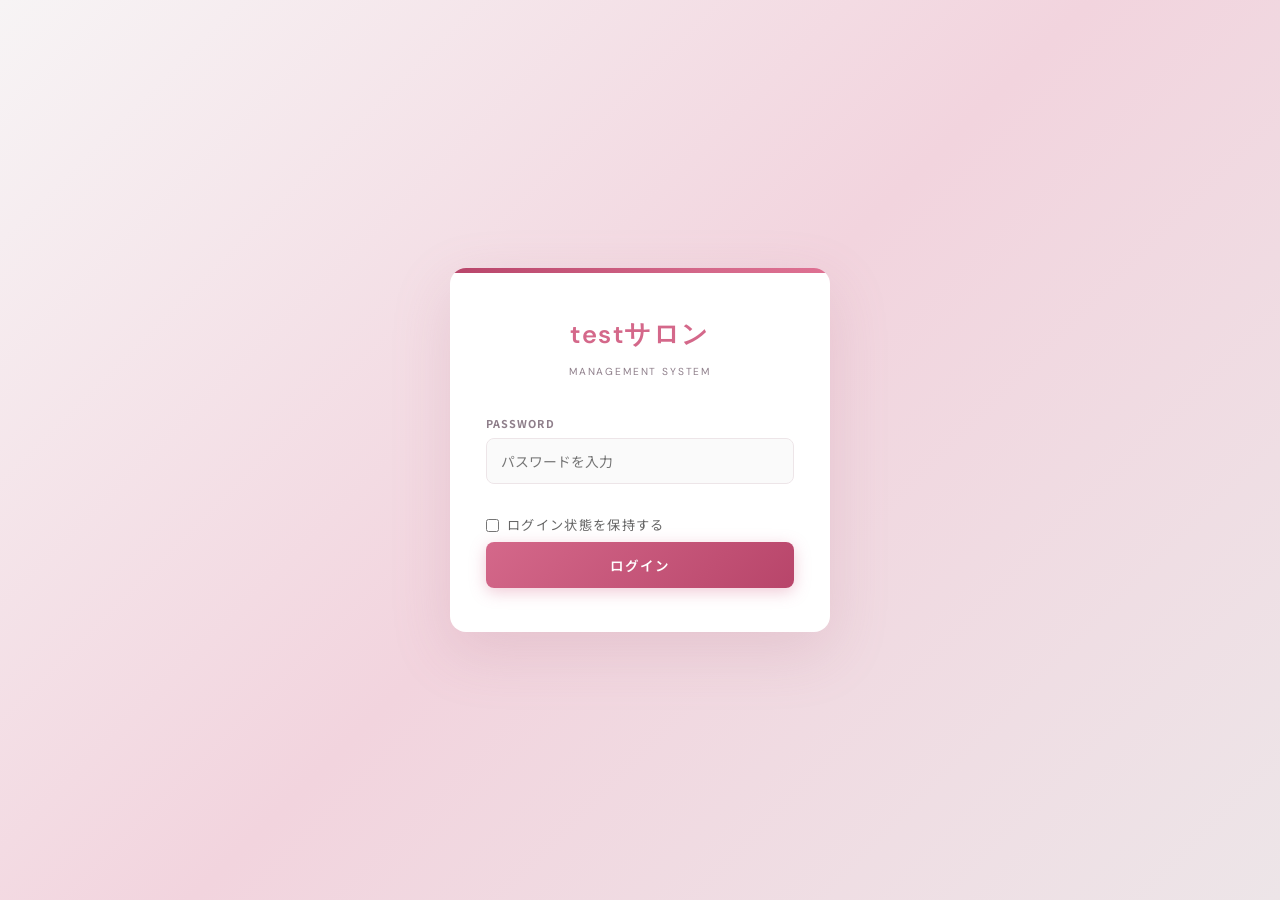
==== commit b9502ab2: "Sprint 4 P0: LINEキャンセル/残回数/スマホUI/バックアップ可視化/sessionStorage" ====
--- a/index.html
+++ b/index.html
@@ -28,6 +28,10 @@
       <form class="login-form" id="loginForm">
         <label for="password">Password</label>
         <input type="password" id="password" placeholder="パスワードを入力" autocomplete="current-password" required>
+        <label style="display:flex;align-items:center;gap:8px;font-size:0.88rem;color:#666;margin:10px 0 6px;font-weight:400;cursor:pointer;">
+          <input type="checkbox" id="rememberMe" style="width:auto;margin:0;">
+          <span>ログイン状態を保持する</span>
+        </label>
         <button type="submit" class="btn-login" id="loginBtn">ログイン</button>
       </form>
 
@@ -40,13 +44,14 @@
     document.title = SALON_NAME + ' - 管理画面';
 
     // すでにログイン済みならダッシュボードへ
-    if (sessionStorage.getItem('salon_api_key')) {
+    if (localStorage.getItem('salon_api_key') || sessionStorage.getItem('salon_api_key')) {
       window.location.href = 'dashboard.html';
     }
 
     document.getElementById('loginForm').addEventListener('submit', async (e) => {
       e.preventDefault();
       const password = document.getElementById('password').value;
+      const remember = document.getElementById('rememberMe').checked;
       const btn      = document.getElementById('loginBtn');
       const errorEl  = document.getElementById('loginError');
 
@@ -54,7 +59,7 @@
       btn.textContent = '確認中...';
       errorEl.classList.remove('show');
 
-      const result = await login(password);
+      const result = await login(password, remember);
 
       if (result.success) {
         window.location.href = 'dashboard.html';
--- a/css/style.css
+++ b/css/style.css
@@ -776,6 +776,48 @@
   .stat-grid-4 { grid-template-columns: 1fr 1fr; gap: 12px; }
   .page-body { padding: 16px; }
   .page-header { padding: 14px 16px; }
+
+  /* ─── カード化テーブル（スマホ専用） ───────── */
+  table.responsive-card,
+  .responsive-card table { width: 100%; border-collapse: collapse; }
+  table.responsive-card thead,
+  .responsive-card table thead { display: none; }
+  table.responsive-card tbody tr,
+  .responsive-card table tbody tr {
+    display: block;
+    background: #fff;
+    border: 1px solid var(--border);
+    border-radius: var(--radius);
+    padding: 12px 14px;
+    margin-bottom: 12px;
+    box-shadow: 0 1px 3px rgba(0,0,0,0.04);
+  }
+  table.responsive-card tbody td,
+  .responsive-card table tbody td {
+    display: flex;
+    justify-content: space-between;
+    align-items: center;
+    gap: 10px;
+    padding: 6px 0;
+    border: none;
+    border-bottom: 1px solid #f3f3f3;
+    text-align: right;
+    word-break: break-word;
+  }
+  table.responsive-card tbody td:last-child,
+  .responsive-card table tbody td:last-child { border-bottom: none; }
+  table.responsive-card tbody td::before,
+  .responsive-card table tbody td::before {
+    content: attr(data-label);
+    color: var(--text-light);
+    font-size: 0.78rem;
+    font-weight: 600;
+    text-align: left;
+    flex-shrink: 0;
+    margin-right: 8px;
+  }
+  table.responsive-card tbody td:empty,
+  .responsive-card table tbody td:empty { display: none; }
 }
 @media (max-width: 480px) {
   .stat-grid,
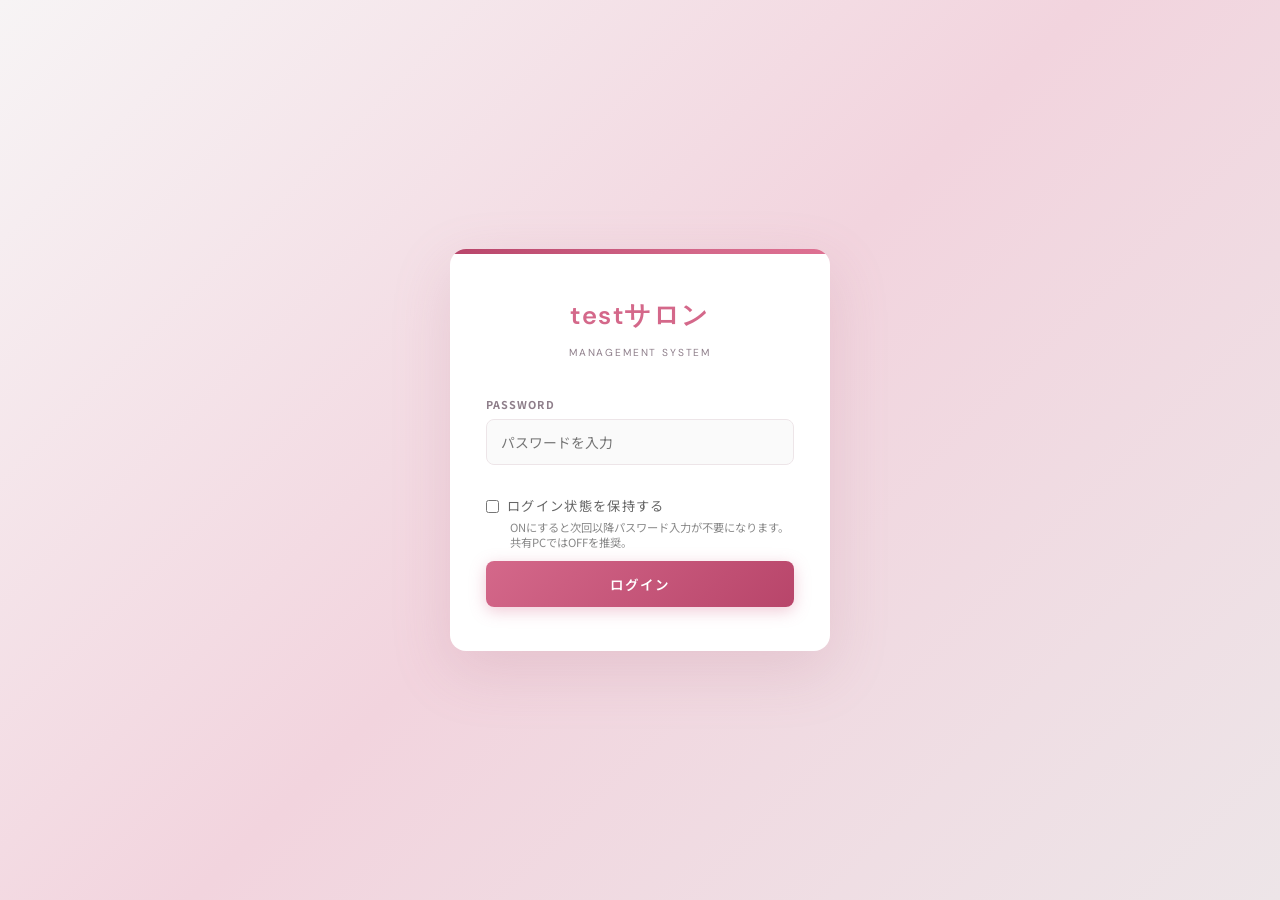
==== commit a0d380b2: "Sprint 5 P1: キャンセルポリシー/バックアップ閾値/ログイン注釈/カード状態色" ====
--- a/index.html
+++ b/index.html
@@ -28,10 +28,13 @@
       <form class="login-form" id="loginForm">
         <label for="password">Password</label>
         <input type="password" id="password" placeholder="パスワードを入力" autocomplete="current-password" required>
-        <label style="display:flex;align-items:center;gap:8px;font-size:0.88rem;color:#666;margin:10px 0 6px;font-weight:400;cursor:pointer;">
+        <label style="display:flex;align-items:center;gap:8px;font-size:0.88rem;color:#666;margin:10px 0 2px;font-weight:400;cursor:pointer;">
           <input type="checkbox" id="rememberMe" style="width:auto;margin:0;">
           <span>ログイン状態を保持する</span>
         </label>
+        <div style="font-size:0.75rem;color:#888;margin:0 0 10px 24px;line-height:1.4;">
+          ONにすると次回以降パスワード入力が不要になります。共有PCではOFFを推奨。
+        </div>
         <button type="submit" class="btn-login" id="loginBtn">ログイン</button>
       </form>
 
--- a/css/style.css
+++ b/css/style.css
@@ -818,6 +818,20 @@
   }
   table.responsive-card tbody td:empty,
   .responsive-card table tbody td:empty { display: none; }
+
+  /* ─── 予約カードのステータス別左端カラーバー（reservations.html 専用） ── */
+  table.responsive-card tbody tr.status-pending,
+  .responsive-card table tbody tr.status-pending {
+    border-left: 4px solid #D4688A;
+  }
+  table.responsive-card tbody tr.status-completed,
+  .responsive-card table tbody tr.status-completed {
+    border-left: 4px solid #4CAF50;
+  }
+  table.responsive-card tbody tr.status-cancelled,
+  .responsive-card table tbody tr.status-cancelled {
+    border-left: 4px solid #E53935;
+  }
 }
 @media (max-width: 480px) {
   .stat-grid,
